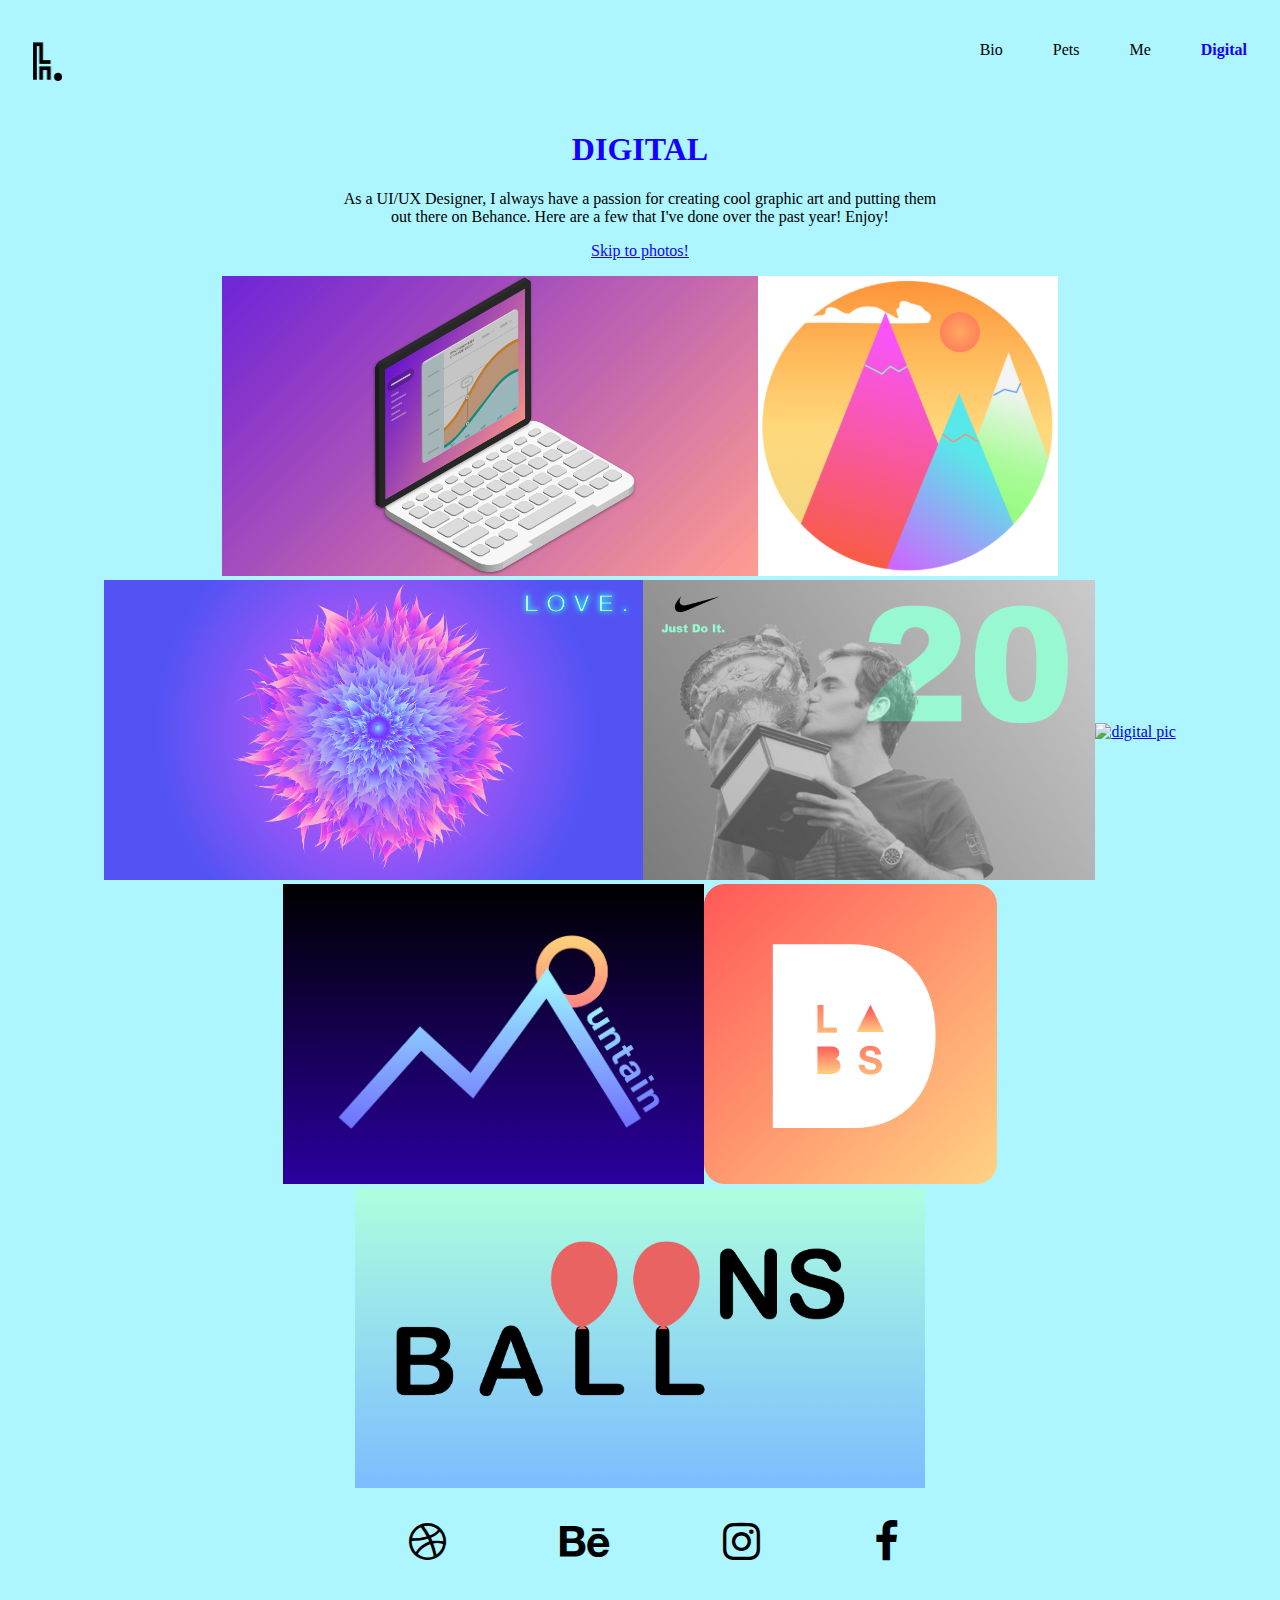
==== digital.html @ 79df07ce "Add files via upload" ====
<!DOCTYPE html>
<html lang = en>
<head>
<meta charset="UTF-8">
<meta name="viewport" content="width=device-width, initial-scale=1.0">
<script src="https://ajax.googleapis.com/ajax/libs/jquery/3.3.1/jquery.min.js"></script>
<link rel="stylesheet" href="https://cdnjs.cloudflare.com/ajax/libs/font-awesome/4.7.0/css/font-awesome.min.css">

<title>Hans Lee Portfolio</title>
<link rel="stylesheet" type="text/css" href="css/style.css">
<link rel='stylesheet' href="css/lightbox.css">
<!-- <link rel='stylesheet' type='text/css' href="css/drag.css"> -->
<script src="js/lightbox.js"></script>


</head>




<body>
	<ul class='main-nav'>
		<li><a href="index.html" class="logo"><img src = "images/logo.png" alt = "photo of logo" height = "40"></a></li>

  		<li><a href="index.html">Bio</a></li>
 		<li><a href="pets.html">Pets</a></li>
  		<li><a href="me.html">Me</a></li>
  		<li><a class = "active" href="digital.html">Digital</a></li>
	</ul>
	<h1> DIGITAL </h1>
	<p> As a UI/UX Designer, I always have a passion for creating cool graphic art and putting them out there on Behance. Here are a few that I've done over the past year! Enjoy! <p>


<a class="skip-main" href="#main">Skip to photos!</a>


	




	<div class = "container" id='main' tabindex='-1'>
		
		<a href="images/d1.png" aria-label="digital" data-lightbox = 'd1.png' data-alt = 'digital' data-title="Data Viz Isometric" ><img src="images/d1.png" alt = 'digital pic' height = 300></a>

		<a href="images/d2.png" aria-label="digital"  data-lightbox = 'd2.png' data-alt = 'digital' data-title="Favicon" ><img src="images/d2.png" alt = 'digital pic' height = 300></a>

		<a href="images/d3.png" aria-label="digital"  data-lightbox = 'd3.png' data-alt = 'digital' data-title="Synesthesia"  ><img src="images/d3.png" alt = 'digital pic' height = 300></a>

		<a href="images/d4.png" aria-label="digital"  data-lightbox = 'd4.png' data-alt = 'digital' data-title="Congrats on 20, Fed!"  ><img src="images/d4.png" alt = 'digital pic' height = 300></a>


		<a href="images/d5.png" aria-label="digital"  data-lightbox = 'd5.png' data-alt = 'digital' data-title="Hulu Redesign" ><img src="images/d5.png" alt = 'digital pic' height = 300></a>

		<a href="images/d6.png" aria-label="digital"  data-lightbox = 'd6.png' data-alt = 'digital' data-title="Mountain Logo"  ><img src="images/d6.png" alt = 'digital pic' height = 300></a>

		<a href="images/d7.png" aria-label="digital"  data-lightbox = 'd7.png' data-alt = 'digital' data-title="Detroit Labs"  ><img src="images/d7.png" alt = 'digital pic' height = 300></a>

		<a href="images/d8.png" aria-label="digital"  data-lightbox = 'd8.png' data-alt = 'digital' data-title="Detroit Labs" ><img src="images/d8.png" alt = 'digital pic' height = 300></a>
	</div>















<footer>
	<ul class="social">
		<li><a href="https://dribbble.com/hanslee95" aria-label="dribbble link" target="_blank"><i class="fa fa-dribbble"></i></a></li>
		<li><a href="https://www.behance.net/hanheum238a" aria-label="behance link" target="_blank"><i class="fa fa-behance"></i></a></li>
		<li><a href="https://www.instagram.com/show_me_your_hans/?hl=en" aria-label="insta link" target="_blank"><i class="fa fa-instagram"></i></a></li>
		<li><a href="https://www.facebook.com/hando.lee" aria-label="facebook link" target="_blank"><i class="fa fa-facebook"></i></a></li>
	</ul>
</footer>



<!-- Creator a clear selector feeling so users know that these images are clickable -->
<script>
	$(document).ready(function(){
    	$("img").hover(function(){
        	$(this).css("opacity", .5);
        	}, function(){
        	$(this).css("opacity", 1);
    	});
	});
   
</script>


</body>

</html>
---- css/style.css ----
h1, h2, .skip-main{
    color: #1700FF;


    text-align: center;
}

li a.active {
    font-weight: bold;
    color: #1700FF;
}


/*//////////////////////////////////////*/

/*Center of me photos*/
.me-photo {
    display: block;
    margin-left: auto;
    margin-right: auto;

}





body {
    /*google fonts*/
    font-family: 'Lato';
    background-image: url("../images/background.png")

    
}



/*navigation bar*/
.main-nav {
    display:flex;
    display: -webkit-flex;  
  
    /*getting rid of bullet points in nav*/
    list-style-type: none;
    overflow:hidden;
    text-align: center;
    

}

.main-nav li:first-child {
    margin-right: auto;
}

.main-nav a {
    margin: 10px;
    border-radius: 5px;
    display: block;
    color: black;
    padding: 15px;
    text-decoration: none;
}

.main-nav .logo {
  margin-left: -30px;
}

/* Change the text color to #111 (black) on hover */
li a:hover {
    color: #1700FF;
}

li a:clicked {
    color: #1700FF;
}


/*image gallery using flex*/
.container{
    display: flex;
    flex-wrap: wrap;
    display: -ms-flexbox; /* IE10 */
    -ms-flex-wrap: wrap; /* IE10 */
    -webkit-flex: wrap; /*chrome 21.0 & safari 6.1 */
    justify-content: center;
    align-items: center;
}




/*Let's make it responsive!*/
/* Extra small devices (phones, 600px and down) */
@media only screen and (orientation: portrait) {
    
    /*for me page photo size*/
    .container img {
        height : 150px;
    }

 
    .main-nav {
        font-size: 12px;
        
    }
    

    p {
        width: 300px;
        margin-left: auto;
        margin-right: auto;
        text-align: center;
    }

    /*This is for the footer icons (behance...)*/
    .social {
        list-style-type: none;
        text-align: center;
    }
    .social li {
        display: inline;
    }
    .social i {
        font-size: 200%;
        margin: 1% 5% 7% 4%;
        color:#ffffff;
    }
    .social i:hover {
        color: #1700FF;
    }
    
    
}

/* Small devices (portrait tablets and large phones, 600px and up) */
@media only screen and (min-width: 600px) {
    
    /*for me page photo size*/
    .container img {
        height : 200px;
    }


    /*for bio paragraph*/
    p {
        width: 600px;
        margin-left: auto;
        margin-right: auto;
        text-align: center;
    }

    /*This is for the footer icons (behance...)*/
    .social {
        list-style-type: none;
        text-align: center;
    }
    .social li {
        display: inline;
    }
    .social i {
        font-size: 270%;
        margin: 1% 5% 7% 4%;
        color:#ffffff;
    }
    .social i:hover {
        color: #1700FF;
    }


   
    
   
}

/* Medium devices (landscape tablets, 768px and up) */
@media only screen and (min-width: 768px) {
    
    /*for me page photo size*/
    .container img {
        height : 250px;
    }

   

    p {
        width: 600px;
        margin-left: auto;
        margin-right: auto;
        text-align: center;
    }

    /*This is for the footer icons (behance...)*/
    .social {
        list-style-type: none;
        text-align: center;
    }
    .social li {
        display: inline;
    }
    .social i {
        font-size: 270%;
        margin: 1% 5% 7% 4%;
        color:#ffffff;
    }
    .social i:hover {
        color: #1700FF;
    }
    
    
} 

/* Large devices (laptops/desktops, 992px and up) */
@media only screen and (min-width: 992px) {

    /*for me page photo size*/
    .container img {
        height : 300px;
        
    }

   

    p {
        width: 600px;
        margin-left: auto;
        margin-right: auto;
        text-align: center;
    }

    /*This is for the footer icons (behance...)*/
    .social {
        list-style-type: none;
        text-align: center;
    }
    .social li {
        display: inline;
    }
    .social i {
        font-size: 270%;
        margin: 1% 5% 7% 4%;
        color:#ffffff;
    }
    .social i:hover {
        color: #1700FF;
    }
  
    
} 

/* Extra large devices (large laptops and desktops, 1200px and up) */
@media only screen and (min-width: 1200px) {
 

    p {
        width: 600px;
        margin-left: auto;
        margin-right: auto;
        text-align: center;
    }


    /*This is for the footer icons (behance...)*/
    .social {
        list-style-type: none;
        text-align: center;
    }
    .social li {
        display: inline;
    }
    .social i {
        font-size: 270%;
        margin: 1% 5% 7% 4%;
        color:#000000;
    }
    .social i:hover {
        color: #1700FF;
    }

    footer {
        height: 60px;
    }


}
---- css/drag.css ----
/*.grid {
    position: relative;
}
.item {
  display: block;
  position: absolute;
  width: 100px;
  height: 100px;
  margin: 5px;
  z-index: 1;
  background: #000;
  color: #fff;
}
.item.muuri-item-dragging {
  z-index: 3;
}
.item.muuri-item-releasing {
  z-index: 2;
}
.item.muuri-item-hidden {
  z-index: 0;
}
.item-content {
  position: relative;
  width: 100%;
  height: 100%*/;
}
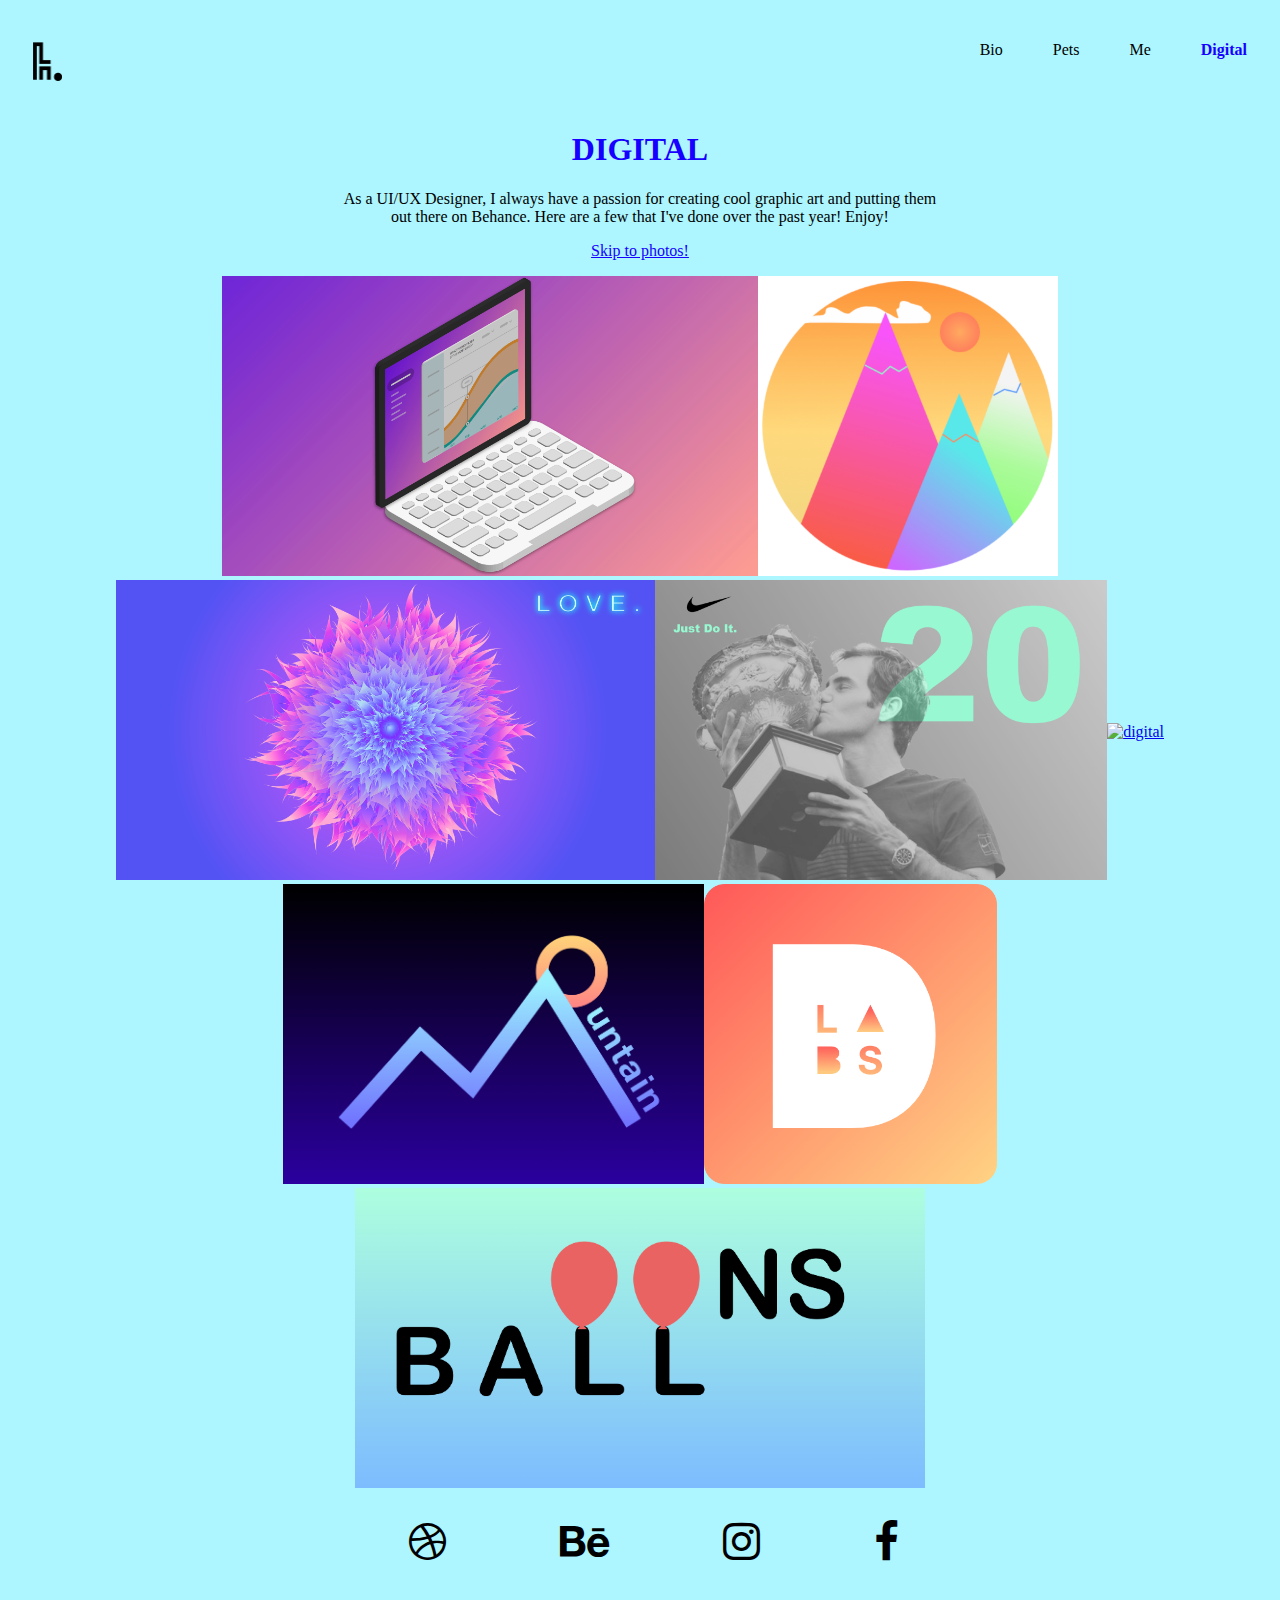
==== commit b24d933a: "Add files via upload" ====
--- a/digital.html
+++ b/digital.html
@@ -8,9 +8,17 @@
 
 <title>Hans Lee Portfolio</title>
 <link rel="stylesheet" type="text/css" href="css/style.css">
-<link rel='stylesheet' href="css/lightbox.css">
-<!-- <link rel='stylesheet' type='text/css' href="css/drag.css"> -->
+<!-- <link rel='stylesheet' href="css/lightbox.css"> -->
+
 <script src="js/lightbox.js"></script>
+
+<script src="js/lightbox-plus-jquery.min.js"></script>	
+	<!-- end -->
+	
+	
+<link rel="stylesheet" href="css/lightbox.min.css">
+
+	
 
 
 </head>
@@ -40,35 +48,26 @@
 
 
 	<div class = "container" id='main' tabindex='-1'>
+
+		<a class="example-image-link" id="lightbox-imga" href="images/d1.png" aria-label="digital" data-alt = 'digital' data-lightbox="example-set" data-title="Isometric"><img class="example-image" src="images/d1.png" alt="digital"></a>
+
+		<a class="example-image-link" id="lightbox-imgb" href="images/d2.png" aria-label="digital" data-alt = 'digital' data-lightbox="example-set" data-title="Favicon"><img class="example-image" src="images/d2.png" alt="digital"></a>
+
+		<a class="example-image-link" id="lightbox-imgc" href="images/d3.png" aria-label="digital" data-alt = 'digital' data-lightbox="example-set" data-title="Love Blossom"><img class="example-image" src="images/d3.png" alt="digital"></a>
+
+		<a class="example-image-link" id="lightbox-imdg" href="images/d4.png" aria-label="digital" data-alt = 'digital' data-lightbox="example-set" data-title="Congrats, Mr Fed!"><img class="example-image" src="images/d4.png" alt="digital"></a>
+
+		<a class="example-image-link" id="lightbox-imge" href="images/d5.png" aria-label="digital" data-alt = 'digital' data-lightbox="example-set" data-title="Hulu Redesign"><img class="example-image" src="images/d5.png" alt="digital"></a>
+
+		<a class="example-image-link" id="lightbox-imgf" href="images/d6.png" aria-label="digital" data-alt = 'digital' data-lightbox="example-set" data-title="Mountain Logo"><img class="example-image" src="images/d6.png" alt="digital"></a>
+
+		<a class="example-image-link" id="lightbox-imgg" href="images/d7.png" aria-label="digital" data-alt = 'digital' data-lightbox="example-set" data-title="Detroit Labs"><img class="example-image" src="images/d7.png" alt="digital"></a>
+
+		<a class="example-image-link" id="lightbox-imgh" href="images/d8.png" aria-label="digital" data-alt = 'digital' data-lightbox="example-set" data-title="Balloon logo"><img class="example-image" src="images/d8.png" alt="digital"></a>
+
 		
-		<a href="images/d1.png" aria-label="digital" data-lightbox = 'd1.png' data-alt = 'digital' data-title="Data Viz Isometric" ><img src="images/d1.png" alt = 'digital pic' height = 300></a>
-
-		<a href="images/d2.png" aria-label="digital"  data-lightbox = 'd2.png' data-alt = 'digital' data-title="Favicon" ><img src="images/d2.png" alt = 'digital pic' height = 300></a>
-
-		<a href="images/d3.png" aria-label="digital"  data-lightbox = 'd3.png' data-alt = 'digital' data-title="Synesthesia"  ><img src="images/d3.png" alt = 'digital pic' height = 300></a>
-
-		<a href="images/d4.png" aria-label="digital"  data-lightbox = 'd4.png' data-alt = 'digital' data-title="Congrats on 20, Fed!"  ><img src="images/d4.png" alt = 'digital pic' height = 300></a>
-
-
-		<a href="images/d5.png" aria-label="digital"  data-lightbox = 'd5.png' data-alt = 'digital' data-title="Hulu Redesign" ><img src="images/d5.png" alt = 'digital pic' height = 300></a>
-
-		<a href="images/d6.png" aria-label="digital"  data-lightbox = 'd6.png' data-alt = 'digital' data-title="Mountain Logo"  ><img src="images/d6.png" alt = 'digital pic' height = 300></a>
-
-		<a href="images/d7.png" aria-label="digital"  data-lightbox = 'd7.png' data-alt = 'digital' data-title="Detroit Labs"  ><img src="images/d7.png" alt = 'digital pic' height = 300></a>
-
-		<a href="images/d8.png" aria-label="digital"  data-lightbox = 'd8.png' data-alt = 'digital' data-title="Detroit Labs" ><img src="images/d8.png" alt = 'digital pic' height = 300></a>
+		
 	</div>
-
-
-
-
-
-
-
-
-
-
-
 
 
 
--- a/css/style.css
+++ b/css/style.css
@@ -71,9 +71,7 @@
     color: #1700FF;
 }
 
-li a:clicked {
-    color: #1700FF;
-}
+
 
 
 /*image gallery using flex*/
@@ -85,6 +83,7 @@
     -webkit-flex: wrap; /*chrome 21.0 & safari 6.1 */
     justify-content: center;
     align-items: center;
+
 }
 
 
@@ -124,7 +123,7 @@
     .social i {
         font-size: 200%;
         margin: 1% 5% 7% 4%;
-        color:#ffffff;
+        color:#000000;
     }
     .social i:hover {
         color: #1700FF;
@@ -161,7 +160,7 @@
     .social i {
         font-size: 270%;
         margin: 1% 5% 7% 4%;
-        color:#ffffff;
+        color:#000000;
     }
     .social i:hover {
         color: #1700FF;
@@ -201,7 +200,7 @@
     .social i {
         font-size: 270%;
         margin: 1% 5% 7% 4%;
-        color:#ffffff;
+        color:#000000;
     }
     .social i:hover {
         color: #1700FF;
@@ -239,7 +238,7 @@
     .social i {
         font-size: 270%;
         margin: 1% 5% 7% 4%;
-        color:#ffffff;
+        color:#000000;
     }
     .social i:hover {
         color: #1700FF;
@@ -271,7 +270,7 @@
     .social i {
         font-size: 270%;
         margin: 1% 5% 7% 4%;
-        color:#000000;
+        color: #000000;
     }
     .social i:hover {
         color: #1700FF;
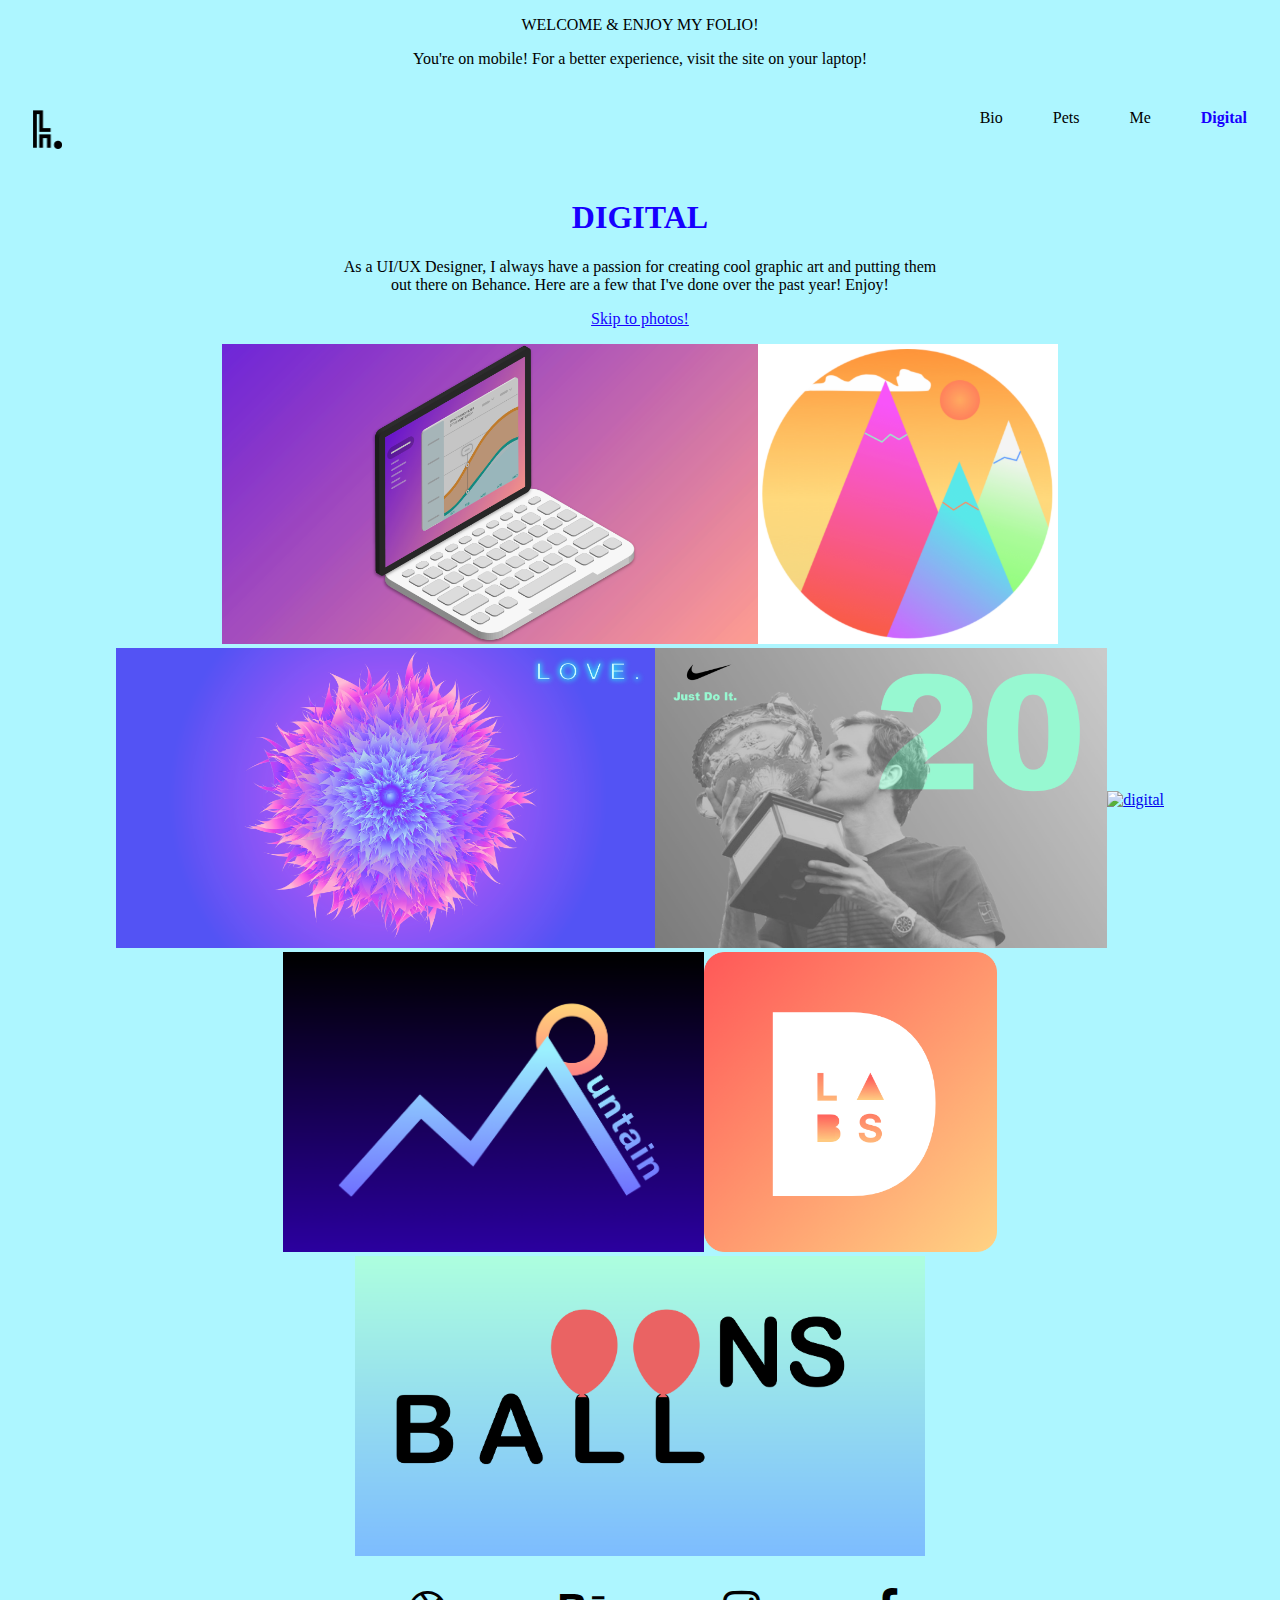
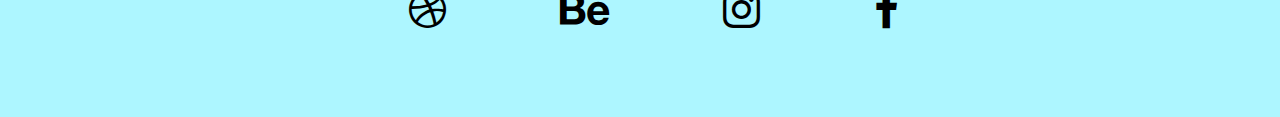
==== commit 03e9008c: "Add files via upload" ====
--- a/digital.html
+++ b/digital.html
@@ -18,15 +18,22 @@
 	
 <link rel="stylesheet" href="css/lightbox.min.css">
 
-	
-
-
 </head>
 
 
 
 
 <body>
+
+<header>
+	<p id = 'lg'> WELCOME & ENJOY MY FOLIO! <p>
+	<p id = 'sm'> You're on mobile! For a better experience, visit the site on your laptop! <p>
+
+
+</header>
+
+
+<nav>
 	<ul class='main-nav'>
 		<li><a href="index.html" class="logo"><img src = "images/logo.png" alt = "photo of logo" height = "40"></a></li>
 
@@ -35,14 +42,16 @@
   		<li><a href="me.html">Me</a></li>
   		<li><a class = "active" href="digital.html">Digital</a></li>
 	</ul>
+</nav>
+
+<main>
 	<h1> DIGITAL </h1>
 	<p> As a UI/UX Designer, I always have a passion for creating cool graphic art and putting them out there on Behance. Here are a few that I've done over the past year! Enjoy! <p>
 
 
-<a class="skip-main" href="#main">Skip to photos!</a>
 
 
-	
+	<a class="skip-main" href="#main">Skip to photos!</a>
 
 
 
@@ -65,9 +74,8 @@
 
 		<a class="example-image-link" id="lightbox-imgh" href="images/d8.png" aria-label="digital" data-alt = 'digital' data-lightbox="example-set" data-title="Balloon logo"><img class="example-image" src="images/d8.png" alt="digital"></a>
 
-		
-		
 	</div>
+</main>
 
 
 
--- a/css/style.css
+++ b/css/style.css
@@ -83,7 +83,6 @@
     -webkit-flex: wrap; /*chrome 21.0 & safari 6.1 */
     justify-content: center;
     align-items: center;
-
 }
 
 
@@ -100,7 +99,7 @@
 
  
     .main-nav {
-        font-size: 12px;
+        font-size: 13px;
         
     }
     
@@ -284,5 +283,8 @@
 }
 
 
-
-
+/*///////////////////////////////////////////////////////*/
+/*///////////////////////////////////////////////////////*/
+/*///////////////////////////////////////////////////////*/
+/*///////////////////////////////////////////////////////*/
+
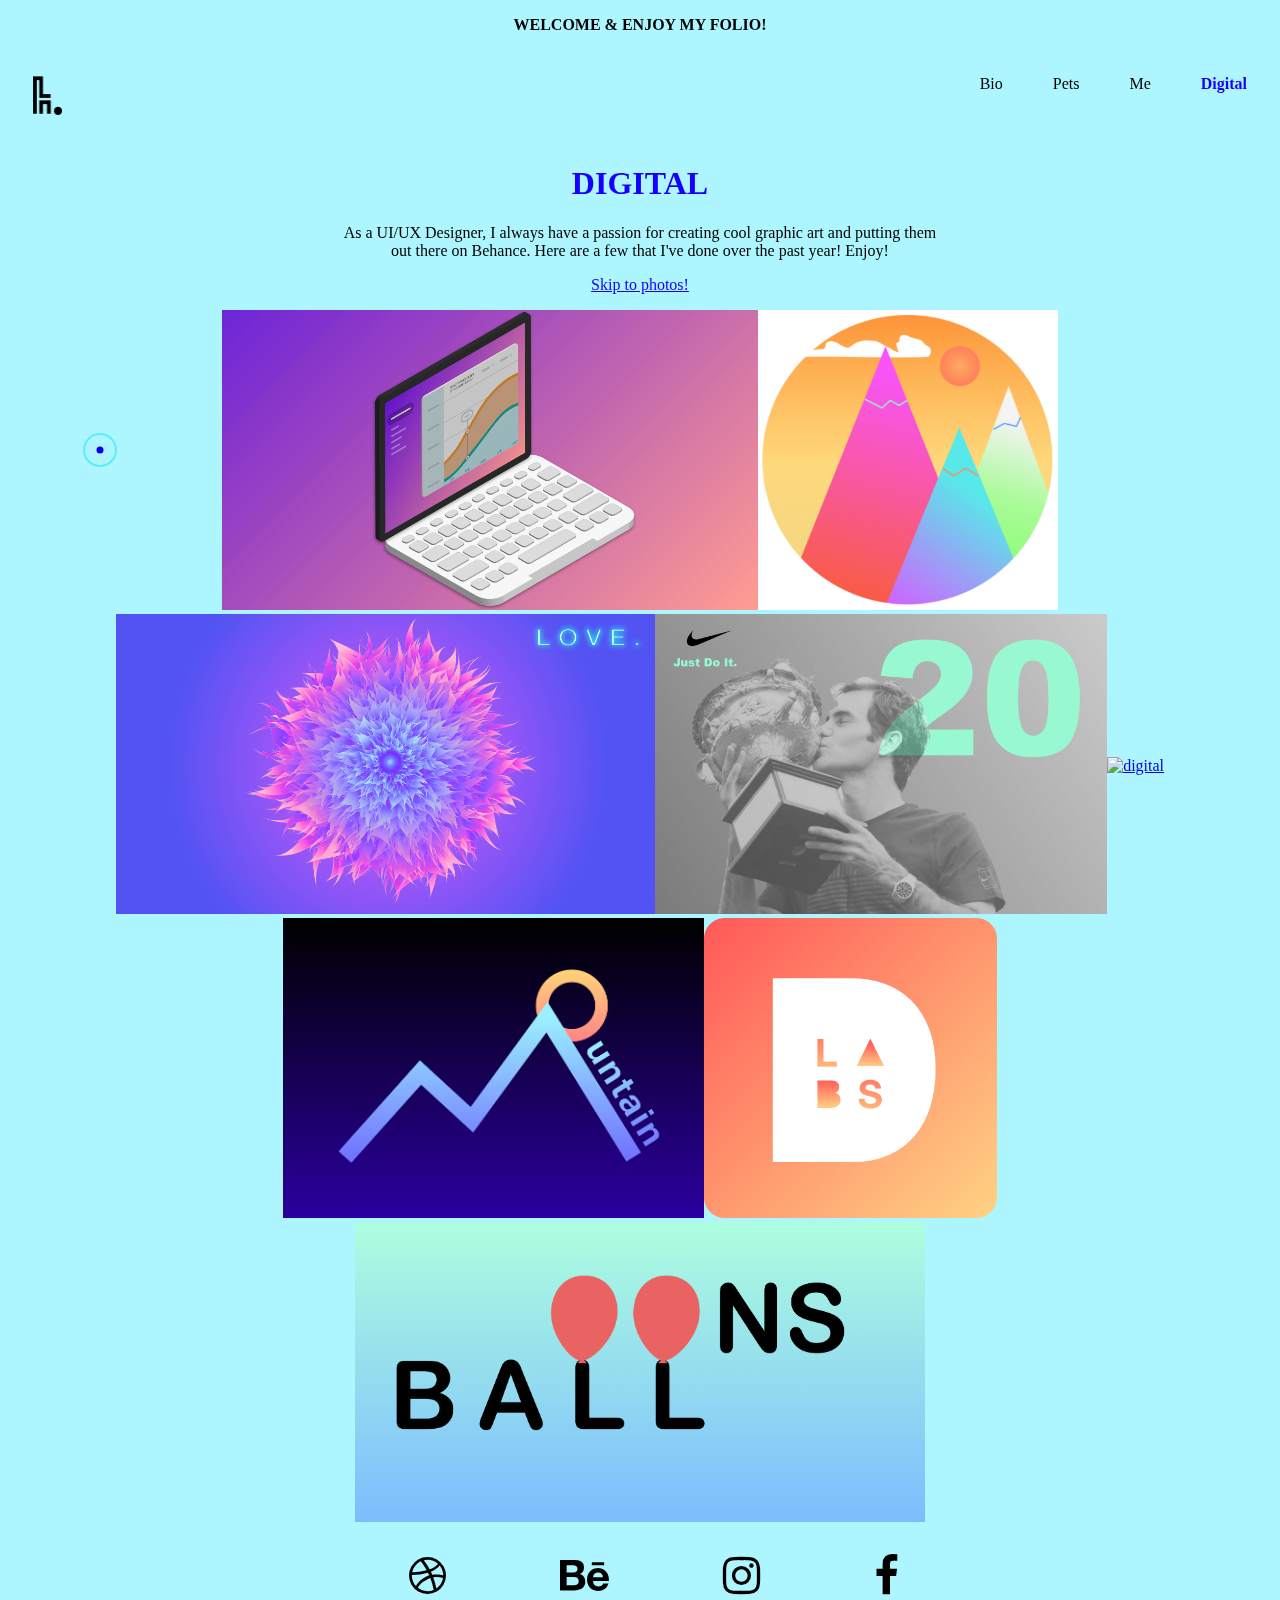
==== commit dd8889d1: "Add files via upload" ====
--- a/digital.html
+++ b/digital.html
@@ -103,6 +103,66 @@
    
 </script>
 
+<!-- Mouse cursor -->
+<script>
+class Cursor {
+
+
+       constructor() {
+        this._dom = {};
+        this._cursors = ["cursor_1", "cursor_2"];
+        this.initHtml();
+        this.initCss();
+        this.initEvent();
+    }
+
+
+    initHtml() {
+        let _cursor;
+        const _this = this;
+        this._dom["body"] = document.getElementsByTagName('body')[0];
+        this._cursors.forEach(function (value) {
+            _cursor = document.createElement('div');
+            _cursor.className = value;
+            _cursor.id = value;
+            _this._dom.body.appendChild(_cursor)
+            _this._dom[value] = _cursor
+        });
+
+
+    }
+
+    initCss() {
+        const style_cursor = { position: 'fixed', borderRadius: '50%', transform: 'translateX(-50%) translateY(-50%)', pointerEvents: 'none', left: '100px', top: '50%' }
+        const style_cursor_1 = { backgroundColor: 'blue', height: '7px', width: '7px', zIndex: 99999 }
+        const style_cursor_2 = { mixBlendMode: 'overlay', border: '2px solid blue', height: ' 30px', width: '30px', zIndex: 99998, webkitTransition: 'all 0.3s ease-out', mozTransition: 'all 0.3s ease-out', oTransition: 'all 0.3s ease-out', msTransition: 'all 0.3s ease-out', transition: 'all 0.3s ease-out' }
+        this.setStylesOnElement(Object.assign({}, style_cursor, style_cursor_1), this._dom.cursor_1)
+        this.setStylesOnElement(Object.assign({}, style_cursor, style_cursor_2), this._dom.cursor_2)
+    }
+
+    initEvent() {
+        const _this = this;
+        this._dom.body.addEventListener("mousemove", function (e) {
+            let _clientX = e.clientX;
+            let _clientY = e.clientY;
+            let _position = { top: _clientY + "px", left: _clientX + "px" };
+            _this.setStylesOnElement(_position, _this._dom.cursor_1)
+            _this.setStylesOnElement(_position, _this._dom.cursor_2)
+        })
+    }
+
+
+    setStylesOnElement(styles, element) {
+        Object.assign(element.style, styles);
+    }
+
+
+
+}
+
+const _cursor = new Cursor()
+</script>
+
 
 </body>
 
--- a/css/style.css
+++ b/css/style.css
@@ -1,3 +1,9 @@
+#lg{
+    
+    font-weight: bold;
+}
+
+
 
 h1, h2, .skip-main{
     color: #1700FF;
@@ -91,7 +97,20 @@
 /*Let's make it responsive!*/
 /* Extra small devices (phones, 600px and down) */
 @media only screen and (orientation: portrait) {
-    
+   
+
+
+    #sm{
+  
+       
+        font-weight: bold;
+    }
+
+   
+
+    
+
+
     /*for me page photo size*/
     .container img {
         height : 150px;
@@ -133,6 +152,12 @@
 
 /* Small devices (portrait tablets and large phones, 600px and up) */
 @media only screen and (min-width: 600px) {
+   
+
+    #sm{
+  
+        display: none;
+    }
     
     /*for me page photo size*/
     .container img {
@@ -210,6 +235,10 @@
 
 /* Large devices (laptops/desktops, 992px and up) */
 @media only screen and (min-width: 992px) {
+    #sm{
+  
+        display: none;
+    }
 
     /*for me page photo size*/
     .container img {
@@ -248,7 +277,9 @@
 
 /* Extra large devices (large laptops and desktops, 1200px and up) */
 @media only screen and (min-width: 1200px) {
- 
+    #sm{
+        display: none;
+    }
 
     p {
         width: 600px;
@@ -278,6 +309,10 @@
     footer {
         height: 60px;
     }
+
+    
+
+   
 
 
 }
